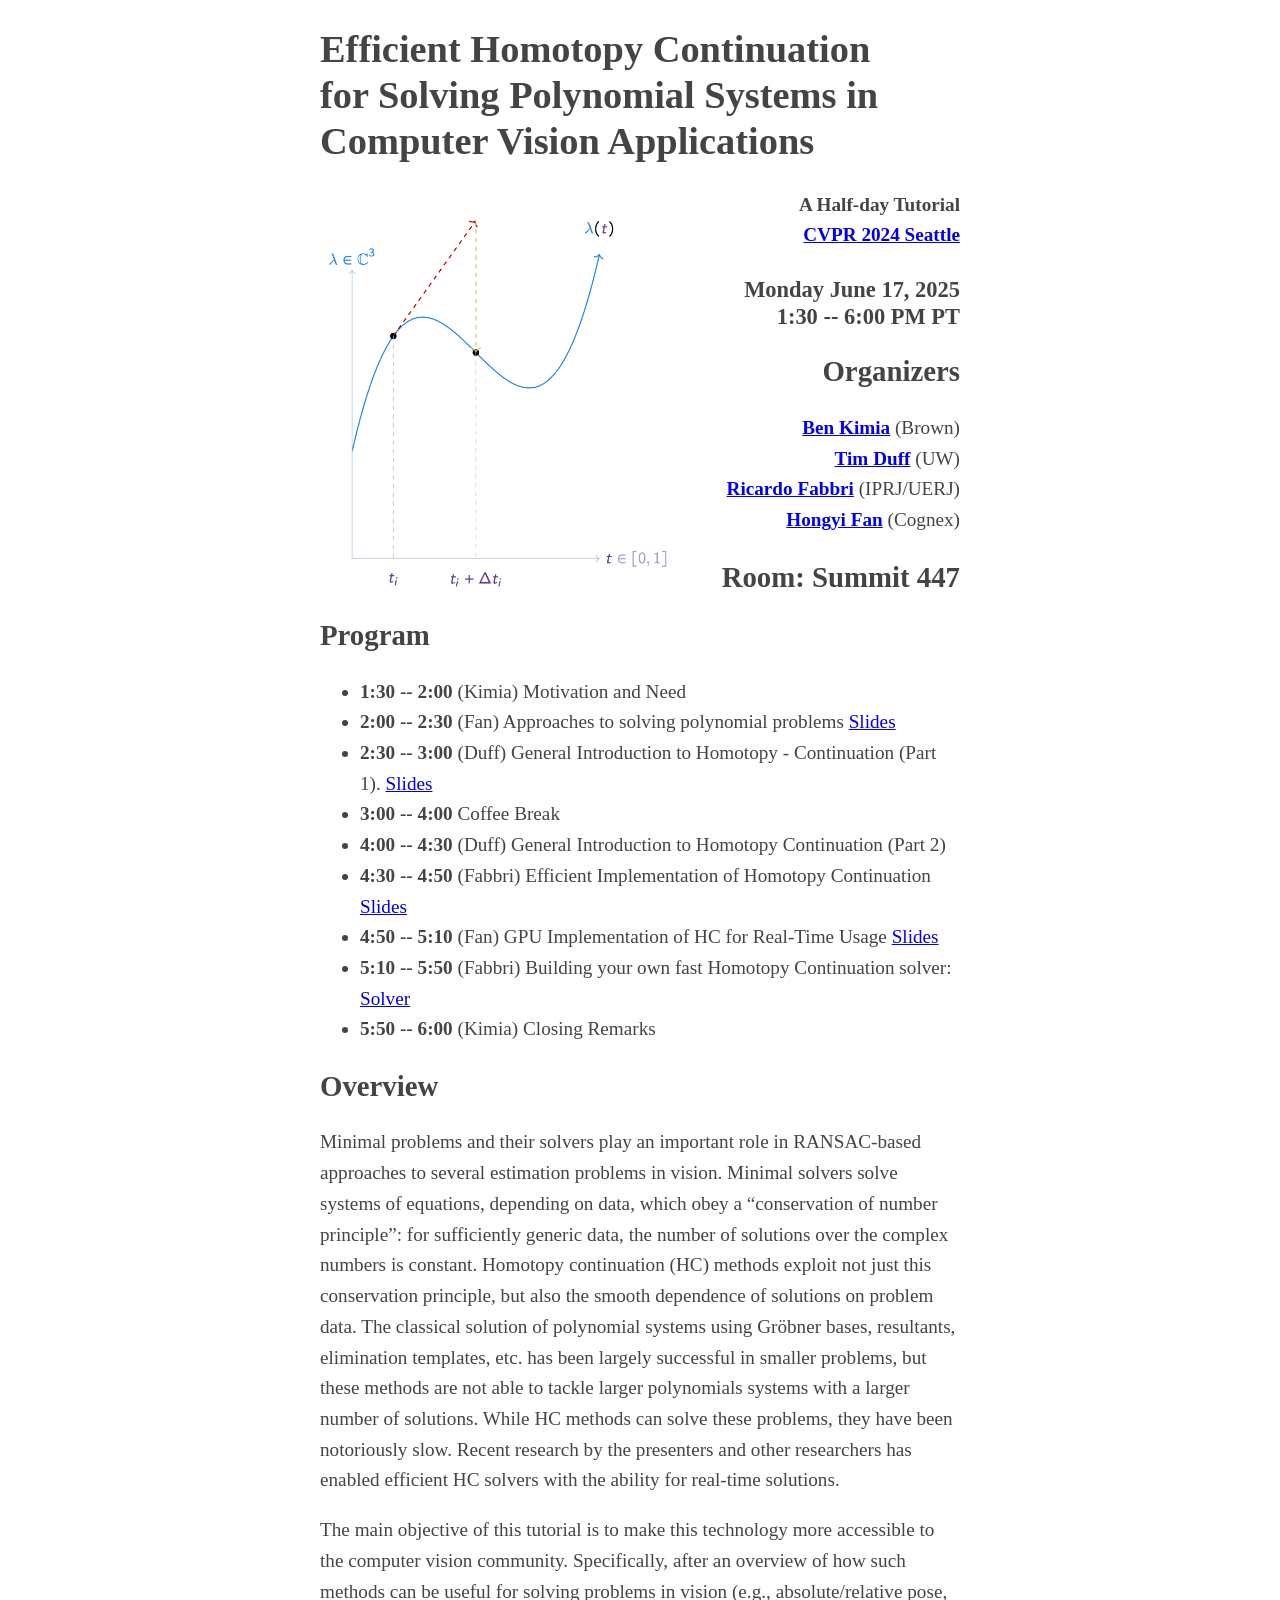
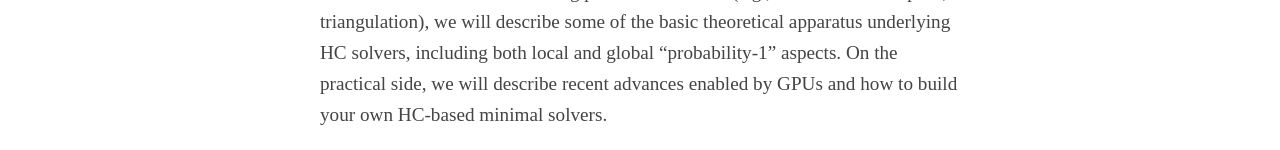
==== tutorial/index.html @ 97a6f3cb "moved tutorial to tutorial/" ====
<!DOCTYPE html><html><head><meta
charset="utf-8"><meta
name="viewport" content="width=device-width,
			 initial-scale=1"><title>Homotopy
      Continuation @ CVPR 2024</title><style type="text/css">body{margin:0vw
	    auto;max-width:50vw;line-height:1.6;font-size:1.5vw;color:#444;background-size: 30%;background-repeat: no-repeat;background-position: 35% 15%;}h1,h2,h3{line-height:1.2}      </style></head><body background="hc-slide.png">

    <header><h1>Efficient Homotopy Continuation<br> for Solving Polynomial Systems in Computer Vision Applications</h1>
    </header>
    <p align="right">
    <h4 style="text-align: right">A Half-day Tutorial<br><a href="https://cvpr.thecvf.com/">CVPR 2024 Seattle</a></h4>
    <h3 style="text-align: right">Monday June 17, 2025 <br>1:30 -- 6:00 PM PT</h3>
    <h2 style="text-align: right">Organizers</h2>
    <ul style="text-align: right">
	<li style="list-style-type: none; text-align: right"><strong><a href="https://engineering.brown.edu/people/benjamin-kimia">Ben Kimia</a></strong> (Brown)</li>
<li style="list-style-type: none; text-align: right"><strong><a href="https://timduff35.github.io/timduff35/">Tim Duff</a></strong> (UW)</li>
<li style="list-style-type: none; text-align: right"><strong><a href="https://rfabbri.github.io/">Ricardo Fabbri</strong></a> (IPRJ/UERJ)</li>
	<li style="list-style-type: none; text-align: right"><strong><a href="https://www.linkedin.com/checkpoint/challengesV2/AQEh0-U_DsHuLwAAAZAa_GP4O96MqK5mSL72W62yVNmhBQv5CJ5OBeyRd1zbGWC61TqvHrm2AzjXzcT5QhOZ_8K4FB2889q55w?original_referer=https%3A%2F%2Fwww.google.com%2F">Hongyi Fan</a> </strong> (Cognex)</li></ul>
    <h2 style="text-align: right">Room: Summit 447</h2>
    </p>
    <h2>Program</h2>
<ul>
<li><b>1:30 -- 2:00</b> (Kimia) Motivation and Need</li>
<li><b>2:00 -- 2:30</b> (Fan) Approaches to solving polynomial problems <a href="./CVPR-2024-Tutorial-Polynomial.pptx">Slides</a></li>
<li><b>2:30 -- 3:00</b> (Duff) General Introduction to Homotopy - Continuation (Part 1). <a href="./tim-HCtut.pdf">Slides</a></li>
<li><b>3:00 -- 4:00</b> Coffee Break</li>
<li><b>4:00 -- 4:30</b> (Duff) General Introduction to Homotopy Continuation (Part 2)</li>
<li><b>4:30 -- 4:50</b> (Fabbri) Efficient Implementation of Homotopy
  Continuation <a href="./CVPR-2024-HC-Tutorial-FastSolverDesign.pdf">Slides</a></li>
<li><b>4:50 -- 5:10</b> (Fan) GPU Implementation of HC for Real-Time Usage <a href="./CVPR-2024-Tutorial-GPU.pptx">Slides</a></li>
<li><b>5:10 -- 5:50</b> (Fabbri) Building your own fast Homotopy Continuation
  solver: </li><a href="./CVPR-2024-HC-Tutorial-FastSolverHowTo.pdf" >Solver</a>
<li><b>5:50 -- 6:00</b> (Kimia) Closing Remarks</li>
</ul>
    <h2>Overview</h2>
    <p>
Minimal problems and their solvers play an important role in
RANSAC-based approaches to several estimation problems in vision. Minimal solvers solve
systems of equations, depending on data, which obey a “conservation of number
principle”: for sufficiently generic data, the number of solutions over the complex numbers
is constant. Homotopy continuation (HC) methods exploit not just this conservation
principle, but also the smooth dependence of solutions on problem data.
The classical solution of polynomial systems using Gr&ouml;bner bases, resultants, elimination
templates, etc. has been largely successful in smaller problems, but these methods are
not able to tackle larger polynomials systems with a larger number of solutions. While HC
methods can solve these problems, they have been notoriously slow. Recent research by
the presenters and other researchers has enabled efficient HC solvers with the ability for
real-time solutions.</p>

<p>The main objective of this tutorial is to make this technology more 
accessible to the computer vision community. Specifically, after an overview of how such
methods can be useful for solving problems in vision (e.g., absolute/relative pose,
triangulation), we will describe some of the basic theoretical apparatus underlying HC
solvers, including both local and global “probability-1” aspects. On the practical side, we
will describe recent advances enabled by GPUs and how to
build your own HC-based minimal solvers.
 </body></html>
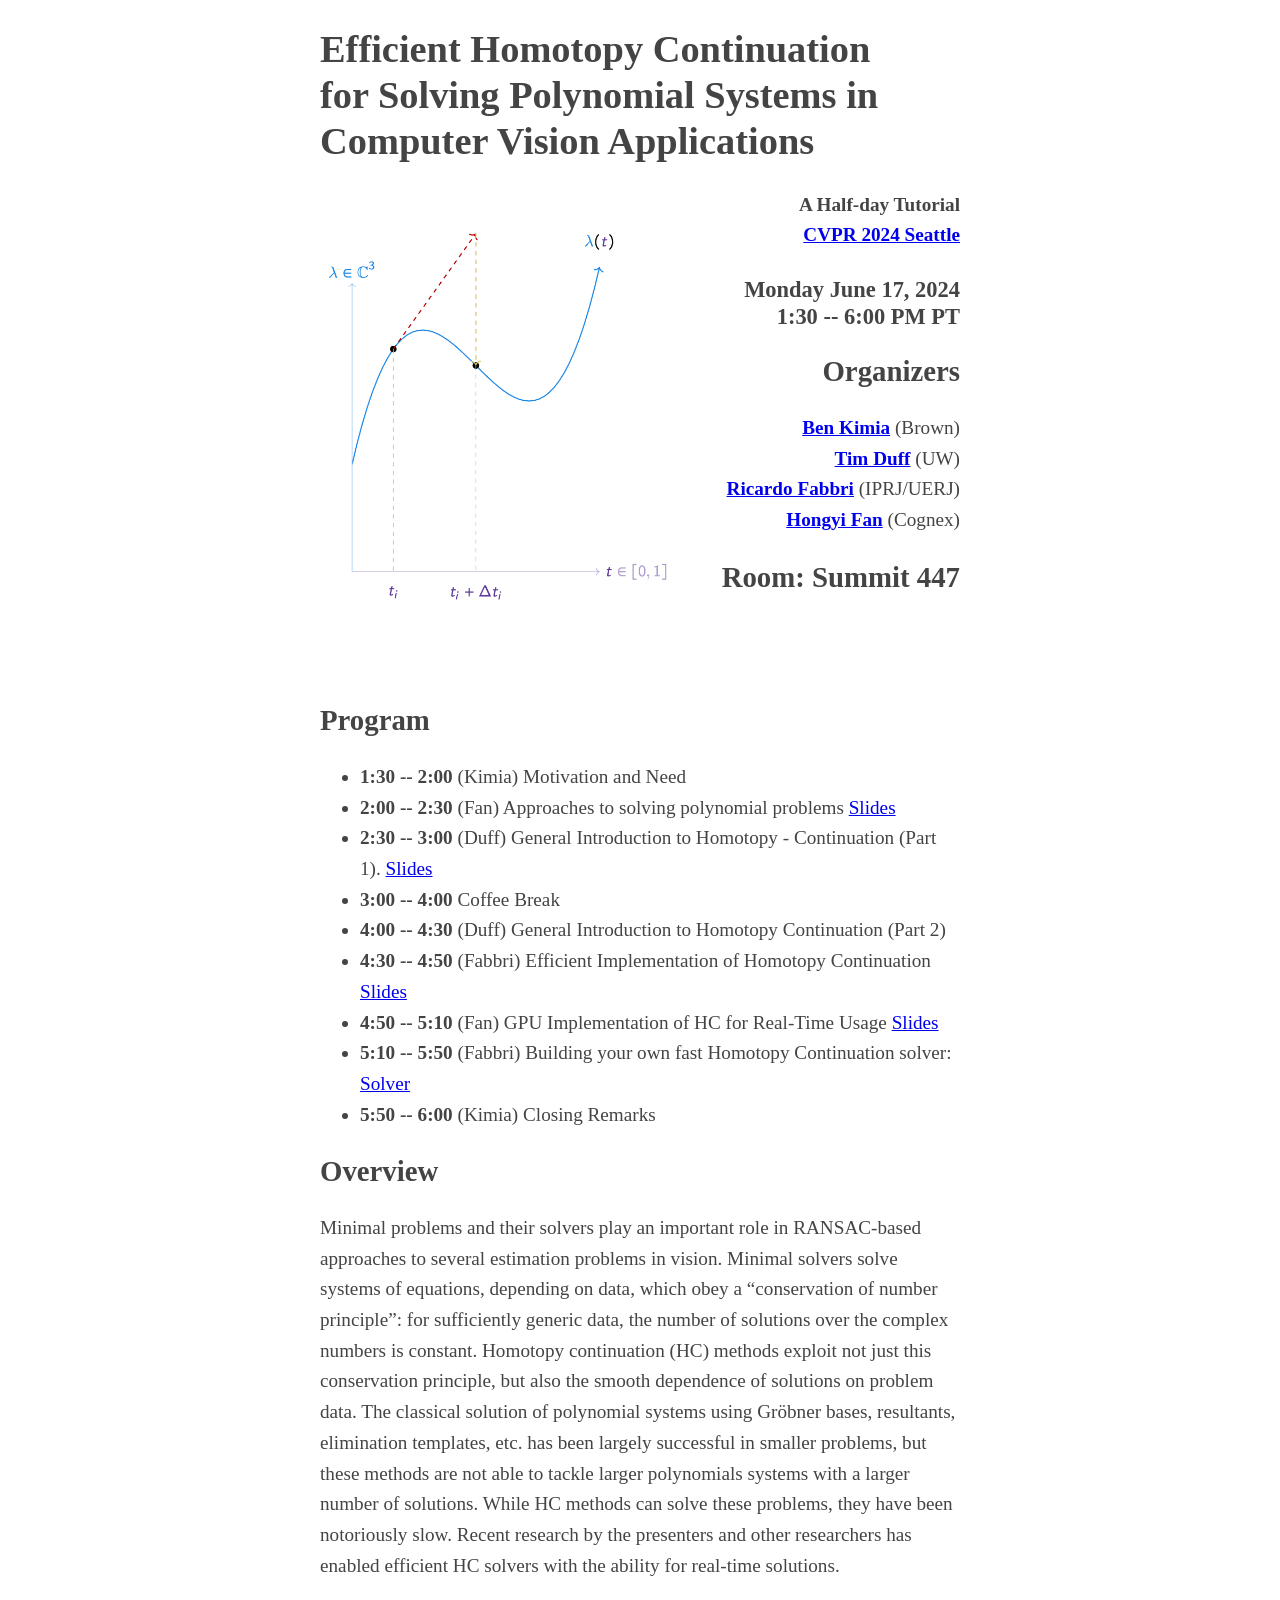
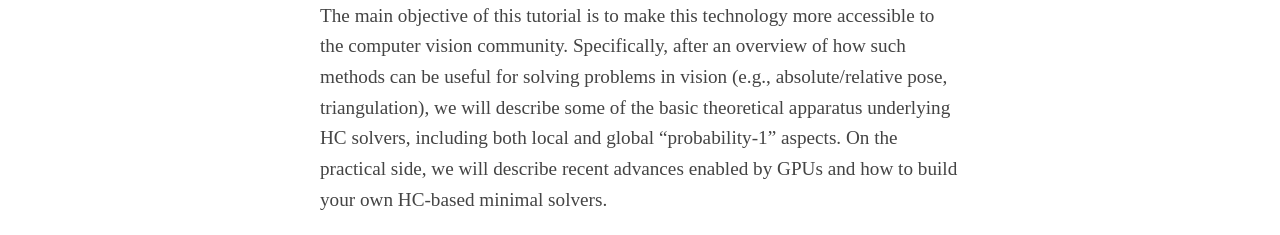
==== commit d6e5d6ee: "small fix" ====
--- a/tutorial/index.html
+++ b/tutorial/index.html
@@ -10,7 +10,7 @@
     </header>
     <p align="right">
     <h4 style="text-align: right">A Half-day Tutorial<br><a href="https://cvpr.thecvf.com/">CVPR 2024 Seattle</a></h4>
-    <h3 style="text-align: right">Monday June 17, 2025 <br>1:30 -- 6:00 PM PT</h3>
+    <h3 style="text-align: right">Monday June 17, 2024 <br>1:30 -- 6:00 PM PT</h3>
     <h2 style="text-align: right">Organizers</h2>
     <ul style="text-align: right">
 	<li style="list-style-type: none; text-align: right"><strong><a href="https://engineering.brown.edu/people/benjamin-kimia">Ben Kimia</a></strong> (Brown)</li>
@@ -19,6 +19,8 @@
 	<li style="list-style-type: none; text-align: right"><strong><a href="https://www.linkedin.com/checkpoint/challengesV2/AQEh0-U_DsHuLwAAAZAa_GP4O96MqK5mSL72W62yVNmhBQv5CJ5OBeyRd1zbGWC61TqvHrm2AzjXzcT5QhOZ_8K4FB2889q55w?original_referer=https%3A%2F%2Fwww.google.com%2F">Hongyi Fan</a> </strong> (Cognex)</li></ul>
     <h2 style="text-align: right">Room: Summit 447</h2>
     </p>
+    <br />
+    <br />
     <h2>Program</h2>
 <ul>
 <li><b>1:30 -- 2:00</b> (Kimia) Motivation and Need</li>
